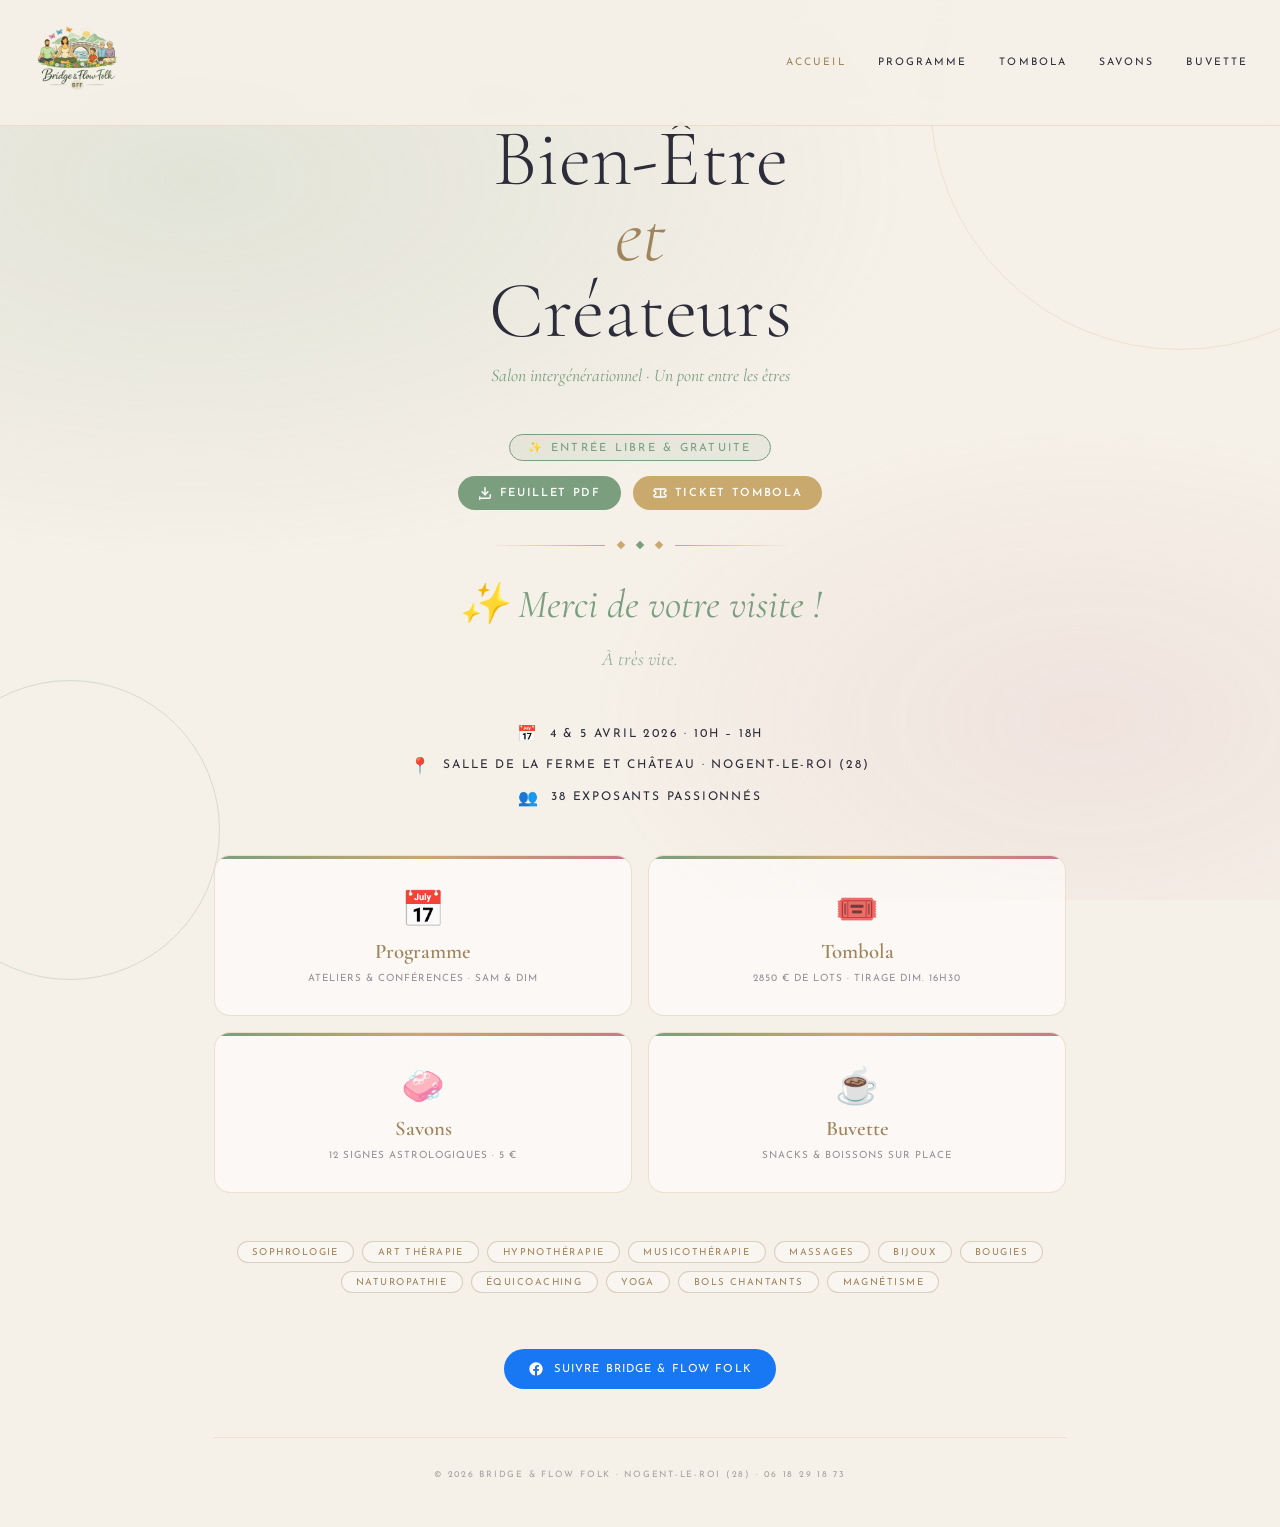
==== index.html @ e8d8dc7d "tombola" ====
<!DOCTYPE html>
<html lang="fr">
<head>
  <meta charset="UTF-8" />
  <meta name="viewport" content="width=device-width, initial-scale=1.0" />

  <!-- SEO -->
  <title>Salon Bien-Être Nogent-le-Roi (28) – 4 & 5 Avril 2026 | Bridge & Flow Folk</title>
  <meta name="description" content="Découvrez le salon Bien-Être et Créateurs les 4 & 5 Avril 2026 à Nogent-le-Roi. 38 exposants, conférences, massages et ateliers gratuits. Entrée libre !">
  <meta name="robots" content="index, follow">
  <link rel="canonical" href="https://bridgeflowfolk.github.io/Salon/" />
  <meta name="google-site-verification" content="DoJfMer3ESnNXdqjHvuCK0qN9JkDQuiEnxDygBVS-Bo" />

  <!-- Open Graph -->
  <meta property="og:title" content="🌸 Bien-Être et Créateurs — Les 4 & 5 Avril à Nogent-le-Roi" />
  <meta property="og:description" content="Salon intergénérationnel · Conférences, ateliers, massages, art & bien-être. Salle de la Ferme et Château, 10h–18h." />
  <meta property="og:type" content="website" />
  <meta property="og:url" content="https://bridgeflowfolk.github.io/Salon/" />
  <meta property="og:image" content="https://bridgeflowfolk.github.io/Salon/preview.jpg" />
  <meta property="fb:app_id" content="966242223397117" />

  <!-- Twitter -->
  <meta name="twitter:card" content="summary_large_image">
  <meta name="twitter:title" content="Salon Bien-Être Nogent-le-Roi">
  <meta name="twitter:description" content="4 & 5 avril 2026 – Entrée gratuite – 38 exposants">
  <meta name="twitter:image" content="https://bridgeflowfolk.github.io/Salon/preview.jpg">

  <!-- Fonts : double preconnect recommandé par Google Fonts -->
  <link rel="preconnect" href="https://fonts.googleapis.com" />
  <link rel="preconnect" href="https://fonts.gstatic.com" crossorigin />
  <link href="https://fonts.googleapis.com/css2?family=Cormorant+Garamond:ital,wght@0,300;0,400;0,600;1,300;1,400&family=Josefin+Sans:wght@200;300;400&display=swap" rel="stylesheet" />

  <!-- CSS commun -->
  <link rel="stylesheet" href="commun.css" />

  <!-- Structured Data : Event -->
  <script type="application/ld+json">
  {
    "@context": "https://schema.org",
    "@type": "Event",
    "name": "Salon Bien-Être et Créateurs",
    "startDate": "2026-04-04T10:00:00+02:00",
    "endDate": "2026-04-05T18:00:00+02:00",
    "eventStatus": "https://schema.org/EventScheduled",
    "eventAttendanceMode": "https://schema.org/OfflineEventAttendanceMode",
    "location": {
      "@type": "Place",
      "name": "Salle de la Ferme et Château",
      "address": {
        "@type": "PostalAddress",
        "addressLocality": "Nogent-le-Roi",
        "postalCode": "28210",
        "addressCountry": "FR"
      }
    },
    "image": ["https://bridgeflowfolk.github.io/Salon/preview.jpg"],
    "description": "Salon intergénérationnel bien-être avec 38 exposants, ateliers, conférences et massages. Entrée gratuite.",
    "organizer": {
      "@type": "Organization",
      "name": "Bridge & Flow Folk",
      "url": "https://bridgeflowfolk.github.io/Salon/"
    },
    "offers": {
      "@type": "Offer",
      "price": "0",
      "priceCurrency": "EUR"
    }
  }
  </script>

  <!-- Structured Data : Organization -->
  <script type="application/ld+json">
  {
    "@context": "https://schema.org",
    "@type": "Organization",
    "name": "Bridge & Flow Folk",
    "url": "https://bridgeflowfolk.github.io/Salon/",
    "logo": "https://bridgeflowfolk.github.io/Salon/preview.jpg"
  }
  </script>

  <style>
    /* ── Timer ── */
    .timer-section {
      opacity:0; animation:glisser-haut 0.8s ease forwards 0.6s;
      margin-bottom:2rem;
    }
    .timer-label {
      text-align:center; font-size:0.6rem;
      letter-spacing:0.3em; text-transform:uppercase;
      color:var(--terre); margin-bottom:1.2rem;
    }
    .timer {
      display:grid; grid-template-columns:repeat(4,1fr); gap:1rem;
    }
    .bloc-temps {
      background:rgba(255,255,255,0.55);
      border:1px solid rgba(201,169,110,0.3);
      border-radius:12px; padding:1.5rem 0.5rem 1.2rem;
      text-align:center; backdrop-filter:blur(8px);
      position:relative; overflow:hidden;
      transition:transform 0.3s, box-shadow 0.3s;
    }
    .bloc-temps::before {
      content:''; position:absolute;
      top:0; left:0; right:0; height:3px;
      background:linear-gradient(to right,var(--sauge),var(--or),var(--lotus));
    }
    .bloc-temps:hover { transform:translateY(-4px); box-shadow:0 12px 30px rgba(160,132,92,0.15); }
    .nombre {
      font-family:'Cormorant Garamond', serif; font-weight:300;
      font-size:clamp(2.5rem,6vw,4rem); line-height:1;
      color:var(--nuit); display:block;
    }
    .unite {
      font-size:0.6rem; letter-spacing:0.25em;
      text-transform:uppercase; color:var(--terre);
      margin-top:0.4rem; display:block;
    }

    /* ── Wrapper bouton Maps (centrage) ── */
    .maps-wrapper {
      text-align:center;
      margin-bottom:3rem;
    }

    /* ── Infos ── */
    .infos {
      display:flex; flex-direction:column; align-items:center;
      gap:0.8rem; margin-bottom:3rem;
      opacity:0; animation:glisser-haut 0.8s ease forwards 0.8s;
    }
    .info-ligne {
      display:flex; align-items:center; gap:0.7rem;
      font-size:0.75rem; letter-spacing:0.15em;
      text-transform:uppercase;
    }
    .info-icone { color:var(--sauge); font-size:1rem; }

    /* ── Grille navigation ── */
    .nav-grille {
      display:grid; grid-template-columns:repeat(2,1fr); gap:1rem;
      margin-bottom:3rem;
      opacity:0; animation:glisser-haut 0.8s ease forwards 1s;
    }
    .nav-carte {
      display:flex; flex-direction:column; align-items:center;
      justify-content:center; gap:0.6rem;
      padding:2rem 1rem;
      background:rgba(255,255,255,0.55);
      border:1px solid rgba(201,169,110,0.3);
      border-radius:16px; backdrop-filter:blur(8px);
      text-decoration:none; color:var(--nuit);
      transition:transform 0.3s, box-shadow 0.3s, background 0.3s;
      position:relative; overflow:hidden;
    }
    .nav-carte::before {
      content:''; position:absolute; top:0; left:0; right:0; height:3px;
      background:linear-gradient(to right,var(--sauge),var(--or),var(--lotus));
    }
    .nav-carte:hover {
      transform:translateY(-4px);
      box-shadow:0 16px 40px rgba(160,132,92,0.18);
      background:rgba(255,255,255,0.75);
    }
    .nav-emoji { font-size:2.2rem; }
    .nav-titre {
      font-family:'Cormorant Garamond', serif;
      font-weight:600; font-size:1.3rem; color:var(--terre);
    }
    .nav-desc {
      font-size:0.62rem; letter-spacing:0.1em;
      text-transform:uppercase; color:rgba(44,44,58,0.5);
      text-align:center;
    }

    /* ── Tags ── */
    .tags {
      display:flex; flex-wrap:wrap; justify-content:center;
      gap:0.5rem; margin-bottom:2rem;
      opacity:0; animation:glisser-haut 0.8s ease forwards 1.1s;
    }
    .tag {
      font-size:0.6rem; letter-spacing:0.15em; text-transform:uppercase;
      padding:0.35rem 0.9rem; border-radius:100px;
      border:1px solid rgba(160,132,92,0.35); color:var(--terre);
      background:rgba(255,255,255,0.4);
    }

    /* ── Badge entrée libre ── */
    .badge-entree {
      display:inline-block;
      background:linear-gradient(135deg,var(--sauge),#5a8e5e);
      color:#fff; font-size:0.7rem; letter-spacing:0.2em;
      text-transform:uppercase; padding:0.5rem 1.5rem;
      border-radius:100px; margin-bottom:2rem;
      opacity:0; animation:glisser-haut 0.8s ease forwards 0.5s;
    }

    /* ── Footer bloc ── */
    .footer-bloc {
      text-align:center;
      opacity:0; animation:glisser-haut 0.8s ease forwards 1.2s;
    }

    /* ── Déco cercles ── */
    .deco { position:fixed; border-radius:50%; pointer-events:none; z-index:0; }
    .deco-1 { width:500px;height:500px;top:-150px;right:-150px;border:1px solid rgba(201,169,110,0.2); }
    .deco-2 { width:300px;height:300px;bottom:-80px;left:-80px;border:1px solid rgba(122,158,126,0.25); }

    @media(max-width:480px) {
      .timer { grid-template-columns:repeat(2,1fr); }
    }
  </style>
</head>
<body>

  <div class="deco deco-1"></div>
  <div class="deco deco-2"></div>

  <nav class="nav-principale">
    <a href="index.html" class="nav-logo"><img 
			src="logo-sansFond.png" 
			alt="Logo Bridge & Flow Folk" 
			style="width:90px; height:90px; object-fit:contain; flex-shrink:0; margin-right:8px;"
		  /></a>
    <div class="nav-liens">
      <a href="index.html" class="actif">Accueil</a>
      <a href="programme.html">Programme</a>
      <a href="tombola.html">Tombola</a>
      <a href="savon.html">Savons</a>
      <a href="buvette.html">Buvette</a>
    </div>
    <button class="nav-burger" onclick="toggleMenu()">☰</button>
  </nav>
  <div class="nav-mobile" id="navMobile">
    <a href="index.html" onclick="toggleMenu()">🏠 Accueil</a>
    <a href="programme.html" onclick="toggleMenu()">📅 Programme</a>
    <a href="tombola.html" onclick="toggleMenu()">🎟️ Tombola</a>
    <a href="savon.html" onclick="toggleMenu()">🧼 Savons</a>
    <a href="buvette.html" onclick="toggleMenu()">☕ Buvette</a>
  </div>

  <main>

    <!-- Hero : classe anime conservée pour l'animation CSS -->
    <div class="hero anime" style="animation-delay:0.2s">
      <span class="hero-tag">Bridge &amp; Flow Folk · Créons des ponts</span>
      <h1>Bien-Être<br><em>et</em><br>Créateurs</h1>
      <p class="hero-sub">Salon intergénérationnel · Un pont entre les êtres</p>
    </div>

    <div style="text-align:center; display: flex; flex-direction: column; align-items: center; gap: 15px; margin-bottom: 30px;">
  
	  <span style="display: inline-block; background: rgba(122, 158, 126, 0.1); color: var(--sauge); font-size: 0.7rem; letter-spacing: 0.2em; text-transform: uppercase; padding: 6px 18px; border-radius: 100px; border: 1px solid var(--sauge);">
		✨ Entrée libre & gratuite
	  </span>

	  <div style="display: flex; flex-wrap: wrap; justify-content: center; gap: 12px;">
		
		<a href="feuillet.pdf" download style="text-decoration: none;">
		  <span style="display: inline-flex; align-items: center; gap: 8px; background: var(--sauge); color: white; font-size: 0.7rem; letter-spacing: 0.15em; text-transform: uppercase; padding: 10px 20px; border-radius: 100px; font-weight: 600; transition: opacity 0.3s;" onmouseover="this.style.opacity='0.8'" onmouseout="this.style.opacity='1'">
			<svg width="14" height="14" viewBox="0 0 24 24" fill="none" stroke="currentColor" stroke-width="2.5" stroke-linecap="round" stroke-linejoin="round"><path d="M21 15v4a2 2 0 0 1-2 2H5a2 2 0 0 1-2-2v4"></path><polyline points="7 10 12 15 17 10"></polyline><line x1="12" y1="15" x2="12" y2="3"></line></svg>
			Feuillet PDF
		  </span>
		</a>

		<a href="https://www.helloasso.com/associations/bridge-and-flow-folk/evenements/tombola" target="_blank" rel="noopener" style="text-decoration: none;">
		  <span style="display: inline-flex; align-items: center; gap: 8px; background: var(--or); color: white; font-size: 0.7rem; letter-spacing: 0.15em; text-transform: uppercase; padding: 10px 20px; border-radius: 100px; font-weight: 600; transition: opacity 0.3s;" onmouseover="this.style.opacity='0.8'" onmouseout="this.style.opacity='1'">
			<svg width="14" height="14" viewBox="0 0 24 24" fill="none" stroke="currentColor" stroke-width="2.5" stroke-linecap="round" stroke-linejoin="round"><path d="M2 9a3 3 0 0 1 0 6v2a2 2 0 0 0 2 2h16a2 2 0 0 0 2-2v-2a3 3 0 0 1 0-6V7a2 2 0 0 0-2-2H4a2 2 0 0 0-2 2Z"></path><line x1="13" y1="5" x2="13" y2="19"></line></svg>
			Ticket Tombola
		  </span>
		</a>

	  </div>
	</div>

    <div class="sep">
      <div class="sep-l"></div>
      <div class="sep-d"></div>
      <div class="sep-d" style="background:var(--sauge)"></div>
      <div class="sep-d"></div>
      <div class="sep-r"></div>
    </div>

    <!-- Compte à rebours -->
    <div class="timer-section">
      <p class="timer-label" id="timer-label">L'événement commence dans</p>
      <div class="timer" id="timer">
        <div class="bloc-temps"><span class="nombre" id="jours">00</span><span class="unite">Jours</span></div>
        <div class="bloc-temps"><span class="nombre" id="heures">00</span><span class="unite">Heures</span></div>
        <div class="bloc-temps"><span class="nombre" id="minutes">00</span><span class="unite">Minutes</span></div>
        <div class="bloc-temps"><span class="nombre" id="secondes">00</span><span class="unite">Secondes</span></div>
      </div>
    </div>

    <!-- CORRECTION : bouton Maps dans le HTML, caché par CSS, activé par JS -->
    <!-- display:none défini dans commun.css, JS passe à inline-flex -->
    <div class="maps-wrapper">
      <a id="btn-maps"
         class="btn-maps"
         href="https://www.google.com/maps/search/?api=1&query=Salle+de+la+Ferme+du+Chateau+Nogent-le-Roi"
         target="_blank"
         rel="noopener noreferrer">
        📍 Calculer mon itinéraire
      </a>
    </div>

    <!-- Infos -->
    <div class="infos">
      <div class="info-ligne"><span class="info-icone">📅</span><span>4 &amp; 5 Avril 2026 · 10h – 18h</span></div>
      <div class="info-ligne"><span class="info-icone">📍</span><span>Salle de la Ferme et Château · Nogent-le-Roi (28)</span></div>
      <div class="info-ligne"><span class="info-icone">👥</span><span>38 exposants passionnés</span></div>
    </div>

    <!-- Navigation 4 pages -->
    <div class="nav-grille">
      <a href="programme.html" class="nav-carte">
        <span class="nav-emoji">📅</span>
        <span class="nav-titre">Programme</span>
        <span class="nav-desc">Ateliers &amp; conférences · Sam &amp; Dim</span>
      </a>
      <a href="tombola.html" class="nav-carte">
        <span class="nav-emoji">🎟️</span>
        <span class="nav-titre">Tombola</span>
        <span class="nav-desc">2850 € de lots · Tirage dim. 16h30</span>
      </a>
      <a href="savon.html" class="nav-carte">
        <span class="nav-emoji">🧼</span>
        <span class="nav-titre">Savons</span>
        <span class="nav-desc">12 signes astrologiques · 5 €</span>
      </a>
      <a href="buvette.html" class="nav-carte">
        <span class="nav-emoji">☕</span>
        <span class="nav-titre">Buvette</span>
        <span class="nav-desc">Snacks &amp; boissons sur place</span>
      </a>
    </div>

    <!-- Tags -->
    <div class="tags">
      <span class="tag">Sophrologie</span><span class="tag">Art Thérapie</span>
      <span class="tag">Hypnothérapie</span><span class="tag">Musicothérapie</span>
      <span class="tag">Massages</span><span class="tag">Bijoux</span>
      <span class="tag">Bougies</span><span class="tag">Naturopathie</span>
      <span class="tag">Équicoaching</span><span class="tag">Yoga</span>
      <span class="tag">Bols Chantants</span><span class="tag">Magnétisme</span>
    </div>

    <!-- Footer -->
    <div class="footer-bloc">
      <a class="fb-lien"
         href="https://www.facebook.com/people/Bridge-Flow-Folk-BFF/61587252715739/"
         target="_blank"
         rel="noopener noreferrer">
        <svg xmlns="http://www.w3.org/2000/svg" viewBox="0 0 24 24" fill="currentColor" width="16" height="16">
          <path d="M22 12c0-5.523-4.477-10-10-10S2 6.477 2 12c0 4.991 3.657 9.128 8.438 9.878v-6.987H7.898V12h2.54V9.797c0-2.506 1.492-3.89 3.777-3.89 1.094 0 2.238.195 2.238.195v2.46h-1.26c-1.243 0-1.63.771-1.63 1.562V12h2.773l-.443 2.89h-2.33v6.988C18.343 21.128 22 16.991 22 12z"/>
        </svg>
        Suivre Bridge &amp; Flow Folk
      </a>
      <footer>© 2026 Bridge &amp; Flow Folk · Nogent-le-Roi (28) · 06 18 29 18 73</footer>
    </div>

  </main>

  <script>
    const DEBUT = new Date("2026-04-04T10:00:00").getTime();
    const FIN   = new Date("2026-04-05T18:00:00").getTime();

    const elTimer  = document.getElementById("timer");
    const elLabel  = document.getElementById("timer-label");
    const elMaps   = document.getElementById("btn-maps");

    function pad(n) { return String(n).padStart(2, "0"); }

    function maj() {
      const now = Date.now();

      // ── APRÈS le salon ──────────────────────────────────────────
      if (now > FIN) {
        elLabel.style.display = "none";
        elMaps.style.display  = "none";
        elTimer.innerHTML = '<p class="fini-msg">✨ Merci de votre visite !<br><span style="font-size:1.2rem;opacity:0.8">À très vite.</span></p>';
        clearInterval(intervalle);
        return;
      }

      // ── PENDANT le salon ────────────────────────────────────────
      if (now >= DEBUT) {
        elLabel.style.display = "none";
        elMaps.style.display  = "inline-flex"; // bouton visible pendant l'événement
        elTimer.innerHTML = '<p class="fini-msg">🌸 Le salon est ouvert !<br><span style="font-size:1.2rem;opacity:0.8">Nous vous attendons jusqu\'à 18h</span></p>';
        clearInterval(intervalle);
        return;
      }

      // ── AVANT le salon : décompte ───────────────────────────────
      const d = DEBUT - now;
      document.getElementById("jours").textContent    = pad(Math.floor(d / 86400000));
      document.getElementById("heures").textContent   = pad(Math.floor((d % 86400000) / 3600000));
      document.getElementById("minutes").textContent  = pad(Math.floor((d % 3600000) / 60000));
      document.getElementById("secondes").textContent = pad(Math.floor((d % 60000) / 1000));
      // Bouton Maps visible dès le décompte
      elMaps.style.display = "inline-flex";
    }

    const intervalle = setInterval(maj, 1000);
    maj();

    // ── Menu burger ─────────────────────────────────────────────
    function toggleMenu() {
      document.getElementById("navMobile").classList.toggle("ouvert");
    }

    // ── Pétales ─────────────────────────────────────────────────
    // FIX layout thrashing : DocumentFragment = 1 seule écriture DOM
    const PETALES = ["🌸", "🌺", "✿", "❀", "🌼"];
    const fragment = document.createDocumentFragment();
    for (let i = 0; i < 10; i++) {
      const e = document.createElement("div");
      e.className = "petale";
      e.textContent = PETALES[Math.floor(Math.random() * PETALES.length)];
      const t = Math.random() * 0.8 + 0.6;
      e.style.cssText = `left:${Math.random()*100}%;font-size:${t}rem;animation-duration:${Math.random()*15+12}s;animation-delay:${Math.random()*15}s;`;
      fragment.appendChild(e);
    }
    document.body.appendChild(fragment); // insertion atomique unique
  </script>

</body>
</html>
---- commun.css ----
:root {
  --creme:  #f5f0e8;
  --sable:  #e8d9c0;
  --terre:  #a0845c;
  --sauge:  #7a9e7e;
  --lotus:  #c9788a;
  --nuit:   #2c2c3a;
  --or:     #c9a96e;
  --blanc:  #ffffff;
}

*, *::before, *::after { margin:0; padding:0; box-sizing:border-box; }
html { scroll-behavior:smooth; }

body {
  min-height:100vh;
  background-color:var(--creme);
  font-family:'Josefin Sans', sans-serif;
  color:var(--nuit);
  overflow-x:hidden;
}

body::before {
  content:'';
  position:fixed; inset:0;
  background:
    radial-gradient(ellipse 80% 60% at 15% 20%, rgba(122,158,126,0.15) 0%, transparent 70%),
    radial-gradient(ellipse 60% 50% at 85% 80%, rgba(201,120,138,0.10) 0%, transparent 65%);
  pointer-events:none; z-index:0;
}

/* ── NAV ── */
.nav-principale {
  position:fixed; top:0; left:0; right:0; z-index:100;
  display:flex; align-items:center; justify-content:space-between;
  padding:0.9rem 2rem;
  background:rgba(245,240,232,0.92);
  backdrop-filter:blur(12px);
  border-bottom:1px solid rgba(201,169,110,0.25);
}

.nav-logo {
  font-family:'Cormorant Garamond', serif;
  font-style:italic; font-weight:600;
  font-size:1.4rem; color:var(--terre);
  text-decoration:none; letter-spacing:0.05em;
}

.nav-liens {
  display:flex; gap:2rem;
}

.nav-liens a {
  font-size:0.65rem; letter-spacing:0.2em;
  text-transform:uppercase; color:var(--nuit);
  text-decoration:none;
  transition:color 0.2s;
}
.nav-liens a:hover, .nav-liens a.actif { color:var(--terre); }

.nav-burger {
  display:none; background:none; border:none;
  font-size:1.4rem; cursor:pointer; color:var(--terre);
}

.nav-mobile {
  display:none; flex-direction:column;
  position:fixed; top:56px; left:0; right:0; z-index:99;
  background:rgba(245,240,232,0.97);
  backdrop-filter:blur(12px);
  border-bottom:1px solid rgba(201,169,110,0.2);
  padding:1rem 2rem;
  gap:1rem;
}
.nav-mobile.ouvert { display:flex; }
.nav-mobile a {
  font-size:0.75rem; letter-spacing:0.15em;
  text-transform:uppercase; color:var(--nuit);
  text-decoration:none; padding:0.5rem 0;
  border-bottom:1px solid rgba(201,169,110,0.15);
}

@media(max-width:640px) {
  .nav-liens { display:none; }
  .nav-burger { display:block; }
}

/* ── CONTENU ── */
main {
  position:relative; z-index:1;
  padding: 6rem 1.5rem 3rem;
  max-width:900px; margin:0 auto;
}

/* ── HERO ── */
.hero {
  text-align:center;
  margin-bottom:3rem;
  opacity:0; animation:glisser-haut 0.8s ease forwards 0.2s;
}

.hero-tag {
  font-size:0.6rem; letter-spacing:0.35em;
  text-transform:uppercase; color:var(--terre);
  margin-bottom:1rem; display:block;
}

.hero h1 {
  font-family:'Cormorant Garamond', serif;
  font-weight:300;
  font-size:clamp(2.5rem,8vw,5rem);
  line-height:0.95; color:var(--nuit);
}

.hero h1 em { font-style:italic; color:var(--terre); }

.hero-sub {
  font-family:'Cormorant Garamond', serif;
  font-style:italic; font-size:1.1rem;
  color:var(--sauge); margin-top:1rem;
}

/* ── SÉPARATEUR ── */
.sep {
  display:flex; align-items:center; gap:0.8rem;
  margin:2rem auto; max-width:300px;
}
.sep-l { flex:1; height:1px; background:linear-gradient(to right,transparent,var(--or)); }
.sep-r { flex:1; height:1px; background:linear-gradient(to left,transparent,var(--or)); }
.sep-d { width:6px; height:6px; background:var(--or); transform:rotate(45deg); }

/* ── CARTE ── */
.carte {
  background:rgba(255,255,255,0.55);
  border:1px solid rgba(201,169,110,0.3);
  border-radius:16px;
  backdrop-filter:blur(8px);
  overflow:hidden;
  position:relative;
}
.carte::before {
  content:''; position:absolute;
  top:0; left:0; right:0; height:3px;
  background:linear-gradient(to right,var(--sauge),var(--or),var(--lotus));
}

/* ── BOUTON ITINÉRAIRE ── */
/* CORRECTION : display:none par défaut, JS switche en inline-flex */
.btn-maps {
  display: none;
  align-items: center;
  justify-content: center;
  gap: 0.5rem;
  margin: 1.5rem auto 0 auto;
  padding: 0.6rem 1.2rem;
  background: #fff;
  border: 1px solid var(--or);
  border-radius: 50px;
  color: var(--terre);
  text-decoration: none;
  font-size: 0.8rem;
  letter-spacing: 0.1em;
  text-transform: uppercase;
  transition: all 0.3s ease;
  box-shadow: 0 4px 15px rgba(0,0,0,0.05);
}
.btn-maps:hover {
  background: var(--or);
  color: #fff;
  transform: translateY(-2px);
}

/* ── MESSAGE FIN/EN COURS ── */
/* CORRECTION : défini une seule fois ici, supprimé du <style> inline HTML */
/* Pas de !important nécessaire puisqu'il n'y a plus de doublon */
.fini-msg {
  font-family: 'Cormorant Garamond', serif;
  font-style: italic;
  font-size: 2.5rem;
  color: var(--sauge);
  text-align: center;
  grid-column: 1 / -1;
  animation: none;
  opacity: 1;
}

/* ── PÉTALES ── */
/* CORRECTION : z-index:1 au lieu de 100 — ne passe plus devant la nav */
.petale {
  position: fixed;
  top: -5vh;
  pointer-events: none;
  z-index: 1;
  opacity: 0;
  animation: tomber linear infinite;
}

@keyframes tomber {
  0%   { transform: translateY(0) rotate(0deg);      opacity: 0; }
  10%  { opacity: 0.8; }
  90%  { opacity: 0.4; }
  100% { transform: translateY(110vh) rotate(360deg); opacity: 0; }
}

/* ── FOOTER ── */
footer {
  text-align:center;
  margin-top:3rem; padding-top:2rem;
  border-top:1px solid rgba(201,169,110,0.2);
  font-size:0.55rem; letter-spacing:0.2em;
  text-transform:uppercase; color:rgba(44,44,58,0.4);
}

.fb-lien {
  display:inline-flex; align-items:center; gap:0.6rem;
  padding:0.75rem 1.5rem; border-radius:100px;
  background:#1877F2; color:#fff;
  font-size:0.7rem; letter-spacing:0.1em;
  text-transform:uppercase; text-decoration:none;
  transition:transform 0.2s, box-shadow 0.2s;
  margin-top:1.5rem;
}
.fb-lien:hover {
  background:#0e5fc0;
  transform:translateY(-2px);
  box-shadow:0 8px 20px rgba(24,119,242,0.3);
}

/* ── ANIMATIONS ── */
@keyframes glisser-haut {
  from { opacity:0; transform:translateY(20px); }
  to   { opacity:1; transform:translateY(0); }
}

.anime { opacity:0; animation:glisser-haut 0.7s ease forwards; }
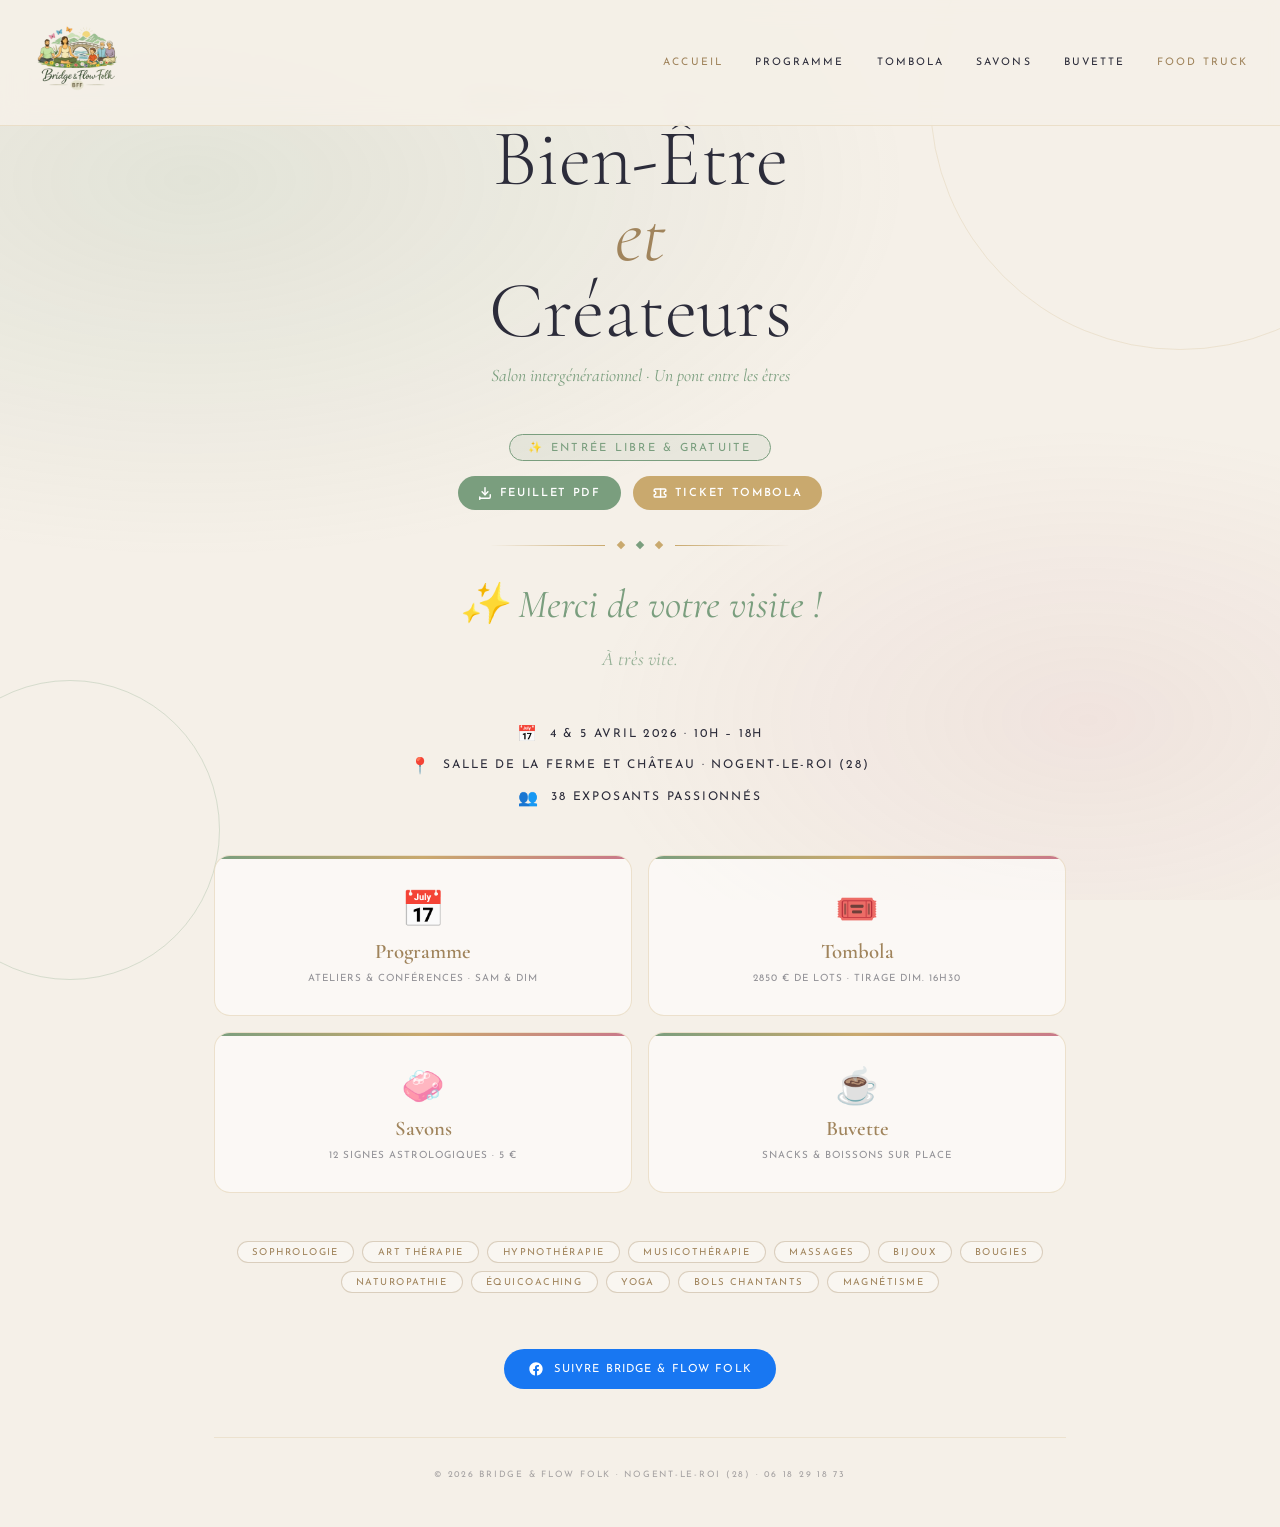
==== commit 5eabd6b0: "foodtruck menu" ====
--- a/index.html
+++ b/index.html
@@ -35,38 +35,66 @@
 
   <!-- Structured Data : Event -->
   <script type="application/ld+json">
-  {
-    "@context": "https://schema.org",
-    "@type": "Event",
-    "name": "Salon Bien-Être et Créateurs",
-    "startDate": "2026-04-04T10:00:00+02:00",
-    "endDate": "2026-04-05T18:00:00+02:00",
-    "eventStatus": "https://schema.org/EventScheduled",
-    "eventAttendanceMode": "https://schema.org/OfflineEventAttendanceMode",
-    "location": {
-      "@type": "Place",
-      "name": "Salle de la Ferme et Château",
-      "address": {
-        "@type": "PostalAddress",
-        "addressLocality": "Nogent-le-Roi",
-        "postalCode": "28210",
-        "addressCountry": "FR"
-      }
-    },
-    "image": ["https://bridgeflowfolk.github.io/Salon/preview.jpg"],
-    "description": "Salon intergénérationnel bien-être avec 38 exposants, ateliers, conférences et massages. Entrée gratuite.",
-    "organizer": {
-      "@type": "Organization",
-      "name": "Bridge & Flow Folk",
+{
+  "@context": "https://schema.org",
+  "@type": "Event",
+  "name": "Salon Bien-Être et Créateurs",
+  "startDate": "2026-04-04T10:00:00+02:00",
+  "endDate": "2026-04-05T18:00:00+02:00",
+  "eventStatus": "https://schema.org/EventScheduled",
+  "eventAttendanceMode": "https://schema.org/OfflineEventAttendanceMode",
+
+  "location": {
+    "@type": "Place",
+    "name": "Salle de la Ferme et Château",
+    "address": {
+      "@type": "PostalAddress",
+      "addressLocality": "Nogent-le-Roi",
+      "postalCode": "28210",
+      "addressCountry": "FR"
+    }
+  },
+
+  "image": [
+    "https://bridgeflowfolk.github.io/Salon/preview.jpg"
+  ],
+
+  "description": "Salon intergénérationnel bien-être avec 38 exposants, ateliers, conférences et massages. Entrée gratuite + tombola avec lots à gagner.",
+
+  "organizer": {
+    "@type": "Organization",
+    "name": "Bridge & Flow Folk",
+    "url": "https://bridgeflowfolk.github.io/Salon/"
+  },
+
+  "performer": {
+    "@type": "Organization",
+    "name": "Bridge & Flow Folk"
+  },
+
+  "offers": [
+    {
+      "@type": "Offer",
+      "name": "Entrée salon",
+      "price": "0",
+      "priceCurrency": "EUR",
+      "availability": "https://schema.org/InStock",
+      "validFrom": "2026-01-01T00:00:00+01:00",
       "url": "https://bridgeflowfolk.github.io/Salon/"
     },
-    "offers": {
+    {
       "@type": "Offer",
-      "price": "0",
-      "priceCurrency": "EUR"
-    }
-  }
-  </script>
+      "name": "Billet de tombola",
+      "price": "2",
+	  "priceCurrency": "EUR",
+      "availability": "https://schema.org/InStock",
+      "validFrom": "2026-03-01T00:00:00+01:00",
+      "validThrough": "2026-04-04T23:59:00+02:00",
+      "url": "https://www.helloasso.com/associations/bridge-and-flow-folk/evenements/tombola"
+    }
+  ]
+}
+</script>
 
   <!-- Structured Data : Organization -->
   <script type="application/ld+json">
@@ -230,6 +258,7 @@
       <a href="tombola.html">Tombola</a>
       <a href="savon.html">Savons</a>
       <a href="buvette.html">Buvette</a>
+	  <a href="foodtruck.html" class="actif">Food Truck</a>
     </div>
     <button class="nav-burger" onclick="toggleMenu()">☰</button>
   </nav>
@@ -239,6 +268,7 @@
     <a href="tombola.html" onclick="toggleMenu()">🎟️ Tombola</a>
     <a href="savon.html" onclick="toggleMenu()">🧼 Savons</a>
     <a href="buvette.html" onclick="toggleMenu()">☕ Buvette</a>
+	<a href="foodtruck.html" onclick="toggleMenu()">🚚 Food Truck</a>
   </div>
 
   <main>
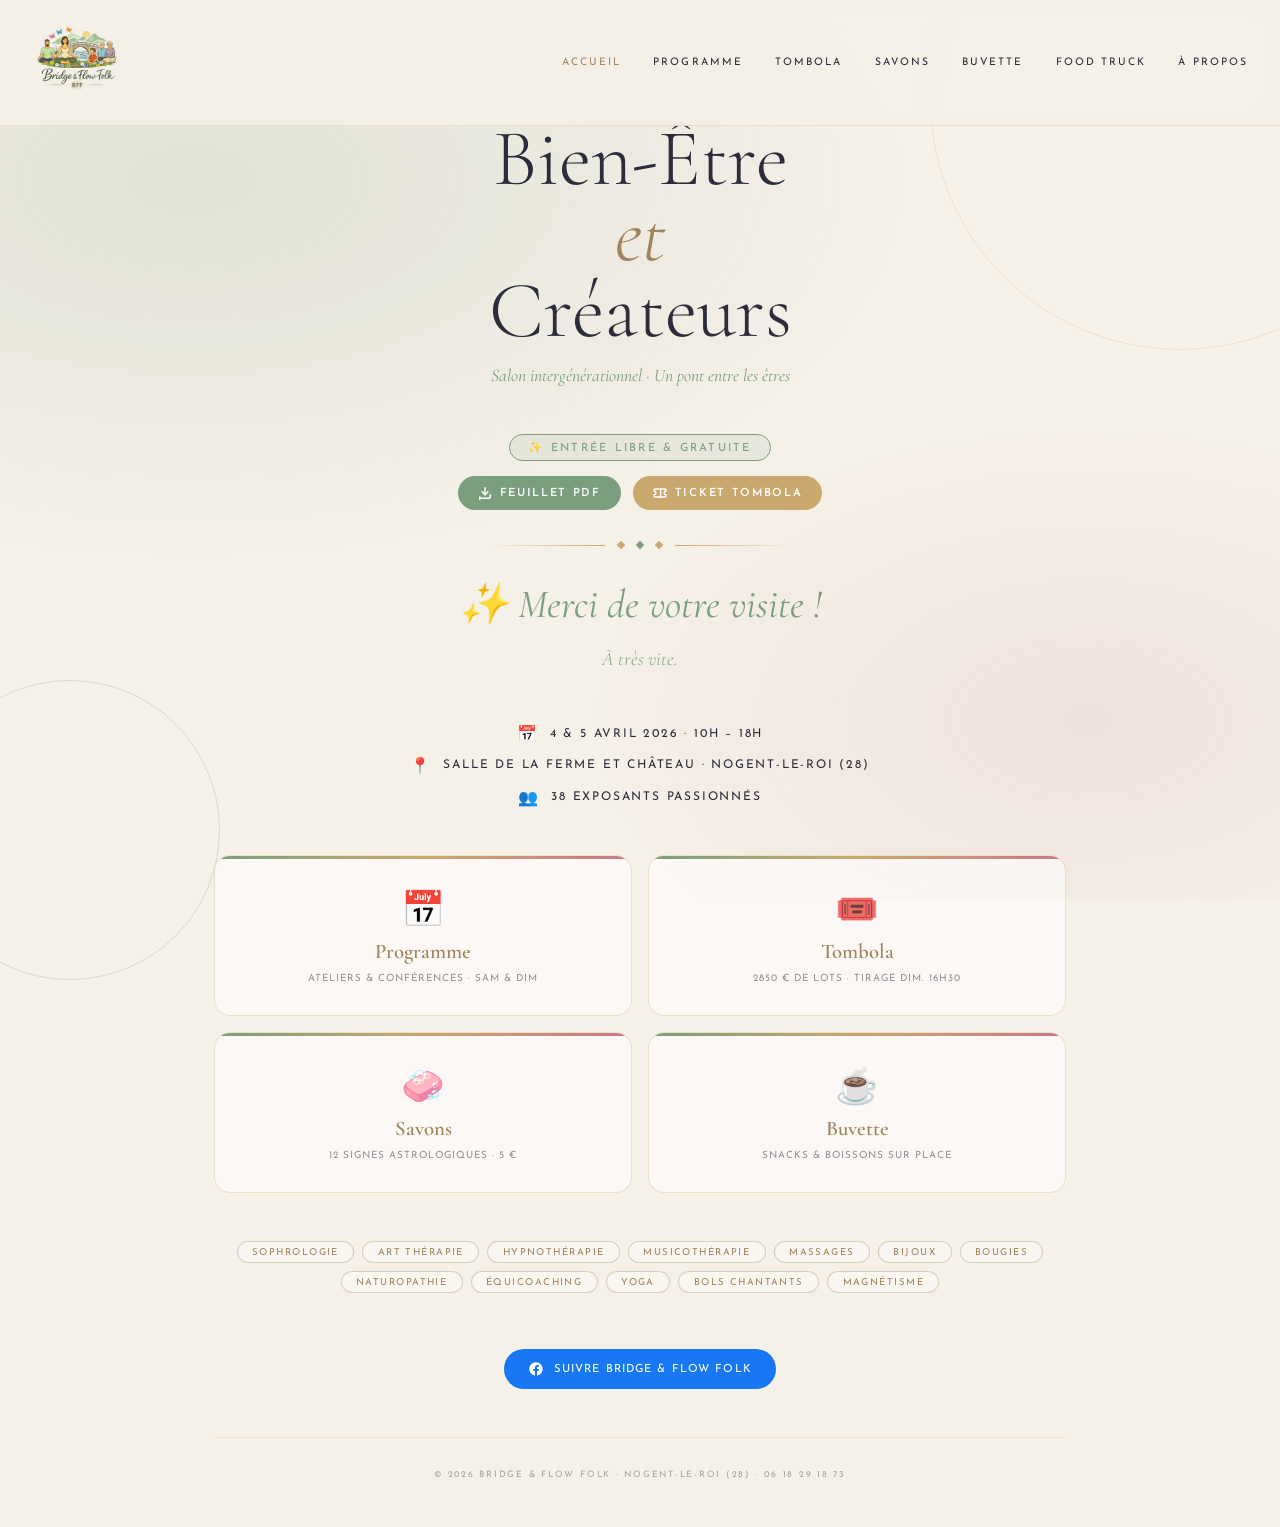
==== commit 928e3fba: "Update index.html" ====
--- a/index.html
+++ b/index.html
@@ -258,8 +258,9 @@
       <a href="tombola.html">Tombola</a>
       <a href="savon.html">Savons</a>
       <a href="buvette.html">Buvette</a>
-	  <a href="foodtruck.html" class="actif">Food Truck</a>
-    </div>
+	  <a href="foodtruck.html">Food Truck</a>
+      <a href="apropos.html">À propos</a>
+  </div>
     <button class="nav-burger" onclick="toggleMenu()">☰</button>
   </nav>
   <div class="nav-mobile" id="navMobile">
@@ -268,7 +269,8 @@
     <a href="tombola.html" onclick="toggleMenu()">🎟️ Tombola</a>
     <a href="savon.html" onclick="toggleMenu()">🧼 Savons</a>
     <a href="buvette.html" onclick="toggleMenu()">☕ Buvette</a>
-	<a href="foodtruck.html" onclick="toggleMenu()">🚚 Food Truck</a>
+    <a href="foodtruck.html" onclick="toggleMenu()">🚚 Food Truck</a>
+    <a href="apropos.html" onclick="toggleMenu()">🌿 À propos</a>
   </div>
 
   <main>
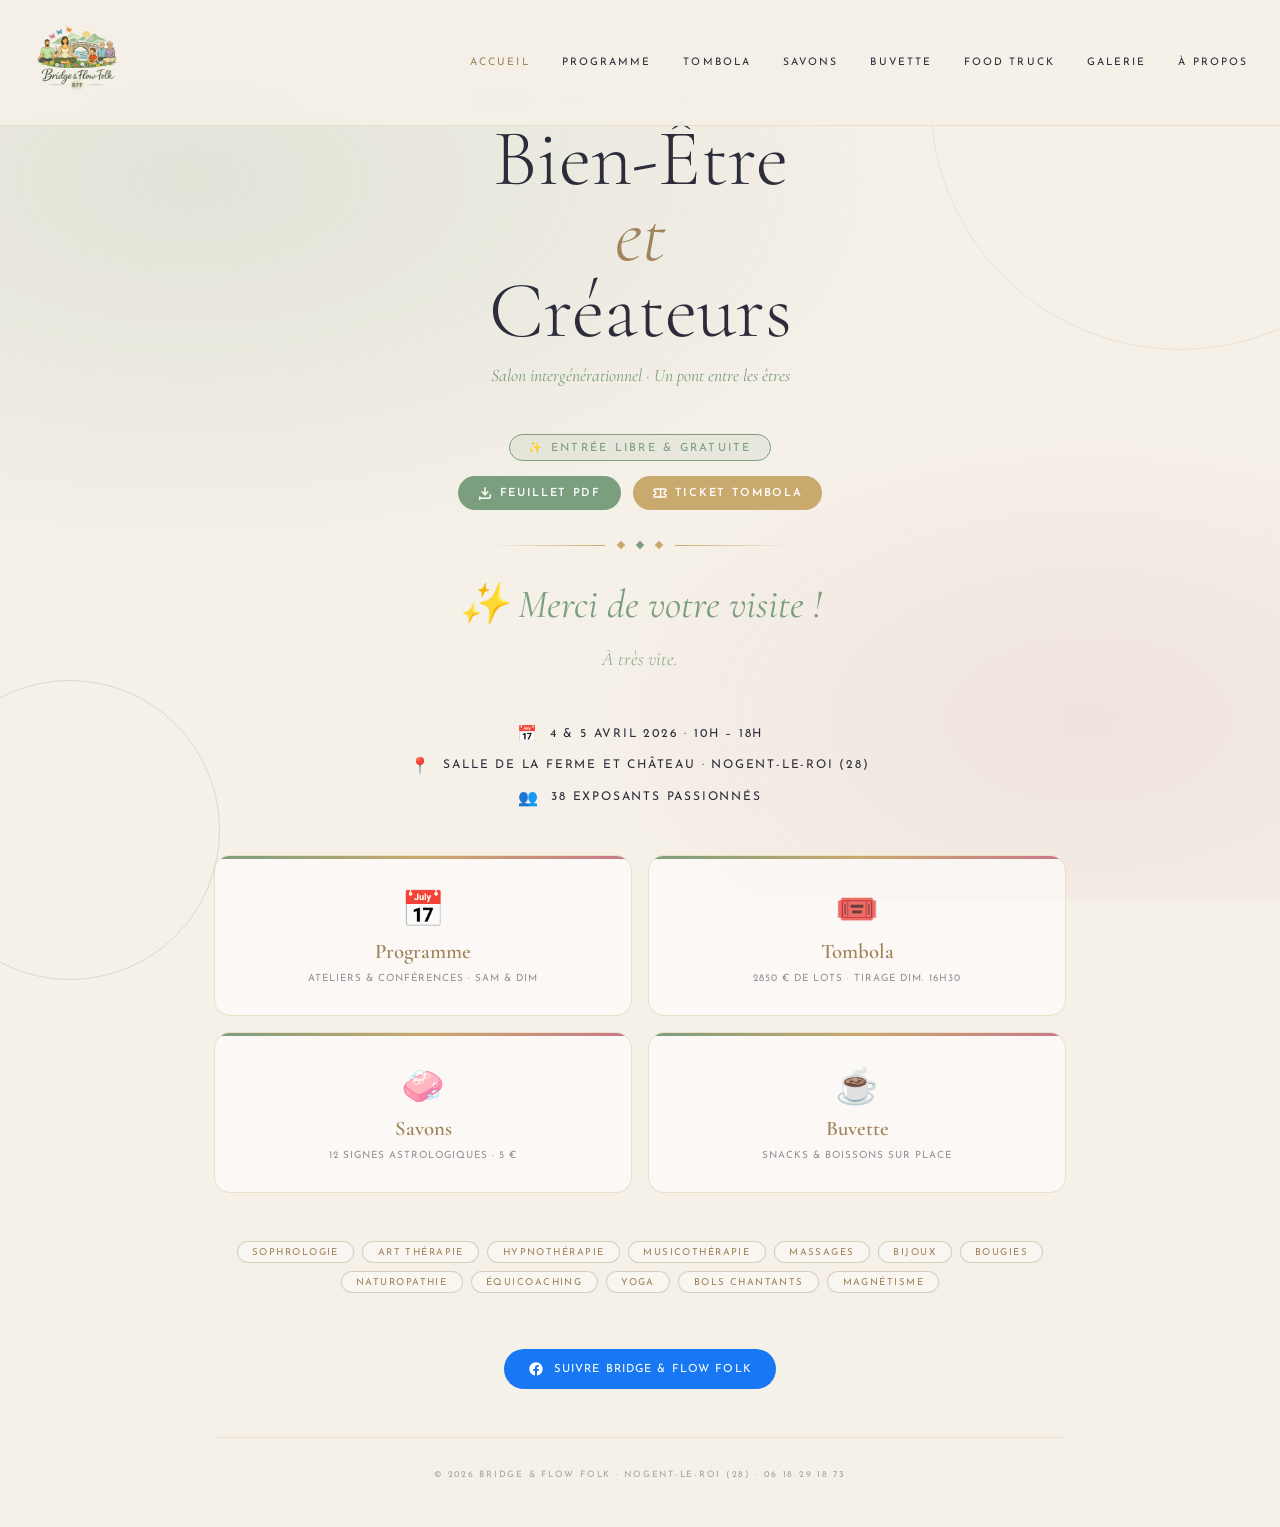
==== commit 54c70d0e: "Update index.html" ====
--- a/index.html
+++ b/index.html
@@ -259,6 +259,7 @@
       <a href="savon.html">Savons</a>
       <a href="buvette.html">Buvette</a>
 	  <a href="foodtruck.html">Food Truck</a>
+	  <a href="galerie.html">Galerie</a>
       <a href="apropos.html">À propos</a>
   </div>
     <button class="nav-burger" onclick="toggleMenu()">☰</button>
@@ -270,6 +271,7 @@
     <a href="savon.html" onclick="toggleMenu()">🧼 Savons</a>
     <a href="buvette.html" onclick="toggleMenu()">☕ Buvette</a>
     <a href="foodtruck.html" onclick="toggleMenu()">🚚 Food Truck</a>
+	<a href="galerie.html" onclick="toggleMenu()">📸 Galerie</a>
     <a href="apropos.html" onclick="toggleMenu()">🌿 À propos</a>
   </div>
 
@@ -421,7 +423,7 @@
       if (now >= DEBUT) {
         elLabel.style.display = "none";
         elMaps.style.display  = "inline-flex"; // bouton visible pendant l'événement
-        elTimer.innerHTML = '<p class="fini-msg">🌸 Le salon est ouvert !<br><span style="font-size:1.2rem;opacity:0.8">Nous vous attendons jusqu\'à 18h</span></p>';
+        elTimer.innerHTML = '<p class="fini-msg">🌸 Le salon est ouvert !<br><span style="font-size:1.2rem;opacity:0.8">Nous vous attendons de 10h à 18h</span></p>';
         clearInterval(intervalle);
         return;
       }
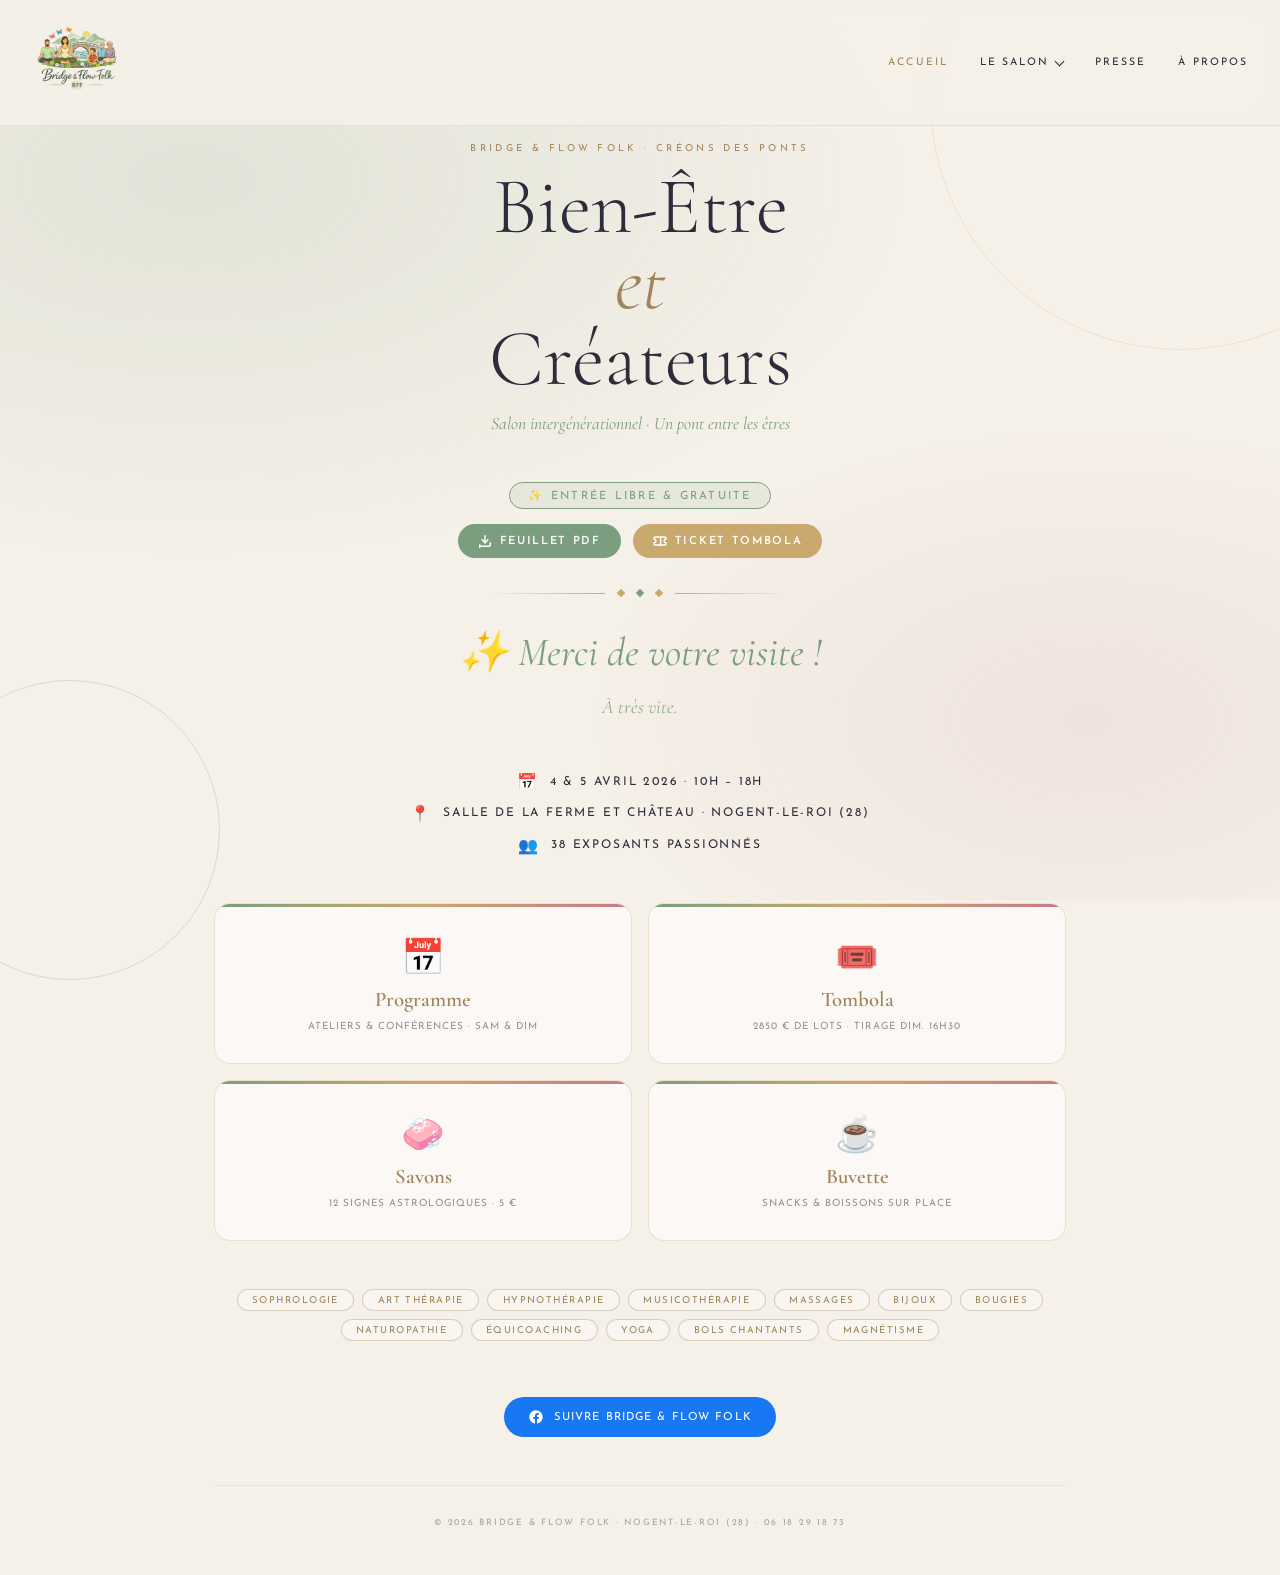
==== commit c366d9d9: "add presse menu" ====
--- a/index.html
+++ b/index.html
@@ -252,28 +252,46 @@
 			alt="Logo Bridge & Flow Folk" 
 			style="width:90px; height:90px; object-fit:contain; flex-shrink:0; margin-right:8px;"
 		  /></a>
+
+    <!-- Nav desktop -->
     <div class="nav-liens">
       <a href="index.html" class="actif">Accueil</a>
-      <a href="programme.html">Programme</a>
-      <a href="tombola.html">Tombola</a>
-      <a href="savon.html">Savons</a>
-      <a href="buvette.html">Buvette</a>
-	  <a href="foodtruck.html">Food Truck</a>
-	  <a href="galerie.html">Galerie</a>
+
+      <!-- Dropdown "Le Salon" -->
+      <div class="nav-groupe" id="groupe-salon">
+        <button class="nav-groupe-btn" id="btn-salon" aria-expanded="false" aria-haspopup="true">
+          Le Salon <span class="chevron" aria-hidden="true"></span>
+        </button>
+        <div class="nav-dropdown" id="dropdown-salon" role="menu">
+          <a href="programme.html" role="menuitem">Programme</a>
+          <a href="tombola.html" role="menuitem">Tombola</a>
+          <a href="buvette.html" role="menuitem">Buvette</a>
+          <a href="foodtruck.html" role="menuitem">Food truck</a>
+		  <a href="galerie.html" role="menuitem">Galerie</a>
+          <a href="savon.html" role="menuitem">Savons</a>
+        </div>
+      </div>
+
+      <a href="presse.html">Presse</a>
       <a href="apropos.html">À propos</a>
-  </div>
-    <button class="nav-burger" onclick="toggleMenu()">☰</button>
+    </div>
+
+    <!-- Burger mobile (même id que index.html) -->
+    <button class="nav-burger" onclick="toggleMenu()" aria-label="Ouvrir le menu">☰</button>
   </nav>
-  <div class="nav-mobile" id="navMobile">
-    <a href="index.html" onclick="toggleMenu()">🏠 Accueil</a>
-    <a href="programme.html" onclick="toggleMenu()">📅 Programme</a>
-    <a href="tombola.html" onclick="toggleMenu()">🎟️ Tombola</a>
-    <a href="savon.html" onclick="toggleMenu()">🧼 Savons</a>
-    <a href="buvette.html" onclick="toggleMenu()">☕ Buvette</a>
-    <a href="foodtruck.html" onclick="toggleMenu()">🚚 Food Truck</a>
-	<a href="galerie.html" onclick="toggleMenu()">📸 Galerie</a>
-    <a href="apropos.html" onclick="toggleMenu()">🌿 À propos</a>
-  </div>
+
+  <!-- Nav mobile dépliable -->
+  <nav class="nav-mobile" id="navMobile" aria-label="Menu mobile">
+    <a href="index.html" class="actif">🏠 Accueil</a>
+    <a href="programme.html">📅 Programme</a>
+    <a href="tombola.html">🎟 Tombola</a>
+    <a href="buvette.html">☕ Buvette</a>
+    <a href="foodtruck.html">🚚 Food truck</a>
+    <a href="savon.html">🧼 Savons</a>
+	<a href="galerie.html">📸 Galerie</a>
+    <a href="presse.html">📰 Presse</a>
+    <a href="apropos.html">🌿 À propos</a>
+  </nav>
 
   <main>
 
@@ -460,6 +478,49 @@
     }
     document.body.appendChild(fragment); // insertion atomique unique
   </script>
+  <!-- ── DROPDOWN "Le Salon" ── -->
+  <script>
+    const btnSalon    = document.getElementById("btn-salon");
+    const ddSalon     = document.getElementById("dropdown-salon");
+
+    btnSalon.addEventListener("click", function(e) {
+      e.stopPropagation();
+      const ouvert = ddSalon.classList.toggle("ouvert");
+      btnSalon.classList.toggle("ouvert", ouvert);
+      btnSalon.setAttribute("aria-expanded", ouvert);
+    });
+
+    // Fermeture au clic extérieur
+    document.addEventListener("click", function() {
+      ddSalon.classList.remove("ouvert");
+      btnSalon.classList.remove("ouvert");
+      btnSalon.setAttribute("aria-expanded", "false");
+    });
+
+    // Fermeture à Escape
+    document.addEventListener("keydown", function(e) {
+      if (e.key === "Escape") {
+        ddSalon.classList.remove("ouvert");
+        btnSalon.classList.remove("ouvert");
+        btnSalon.setAttribute("aria-expanded", "false");
+        btnSalon.focus();
+      }
+    });
+  </script>
+
+  <!-- ── ANIMATIONS AU SCROLL ── -->
+  <script>
+    const observer = new IntersectionObserver(
+      (entries) => entries.forEach(entry => {
+        if (entry.isIntersecting) {
+          entry.target.style.animation = "glisser-haut 0.7s ease forwards";
+          observer.unobserve(entry.target);
+        }
+      }),
+      { threshold: 0.08 }
+    );
+    document.querySelectorAll(".anime").forEach(el => observer.observe(el));
+  </script>
 
 </body>
 </html>
--- a/commun.css
+++ b/commun.css
@@ -64,14 +64,22 @@
 }
 
 .nav-mobile {
-  display:none; flex-direction:column;
-  position:fixed; top:56px; left:0; right:0; z-index:99;
-  background:rgba(245,240,232,0.97);
-  backdrop-filter:blur(12px);
-  border-bottom:1px solid rgba(201,169,110,0.2);
-  padding:1rem 2rem;
-  gap:1rem;
-}
+  display: none; 
+  flex-direction: column;
+  position: fixed; 
+  /* Correction : on descend le menu sous le logo (90px + padding) */
+  top: 108px; 
+  left: 0; 
+  right: 0; 
+  bottom: 0; /* Pour qu'il prenne toute la hauteur restante */
+  z-index: 99;
+  background: rgba(245,240,232,0.97);
+  backdrop-filter: blur(12px);
+  padding: 1rem 2rem 2rem;
+  gap: 0.5rem;
+  overflow-y: auto; /* Permet de scroller DANS le menu si la liste est longue */
+}
+
 .nav-mobile.ouvert { display:flex; }
 .nav-mobile a {
   font-size:0.75rem; letter-spacing:0.15em;
@@ -82,13 +90,17 @@
 
 @media(max-width:640px) {
   .nav-liens { display:none; }
-  .nav-burger { display:block; }
+  .nav-burger { 
+    display:block; 
+    padding: 10px; /* Zone de clic plus large */
+    z-index: 101; /* Pour être sûr qu'il reste au-dessus */
+  }
 }
 
 /* ── CONTENU ── */
 main {
   position:relative; z-index:1;
-  padding: 6rem 1.5rem 3rem;
+  padding: 9rem 1.5rem 3rem;
   max-width:900px; margin:0 auto;
 }
 
@@ -233,3 +245,71 @@
 }
 
 .anime { opacity:0; animation:glisser-haut 0.7s ease forwards; }
+
+/* ── NAV DROPDOWN ── */
+.nav-groupe { position: relative; }
+
+.nav-groupe-btn {
+  font-size: 0.65rem;
+  letter-spacing: 0.2em;
+  text-transform: uppercase;
+  color: var(--nuit);
+  background: none;
+  border: none;
+  cursor: pointer;
+  display: flex;
+  align-items: center;
+  gap: 0.4rem;
+  font-family: 'Josefin Sans', sans-serif;
+  padding: 0;
+  transition: color 0.2s;
+  white-space: nowrap;
+}
+.nav-groupe-btn:hover { color: var(--terre); }
+
+.nav-groupe-btn .chevron {
+  width: 7px; height: 7px;
+  border-right: 1px solid currentColor;
+  border-bottom: 1px solid currentColor;
+  transform: rotate(45deg);
+  transition: transform 0.2s;
+  margin-top: -2px;
+  display: inline-block;
+}
+.nav-groupe-btn.ouvert .chevron {
+  transform: rotate(-135deg);
+  margin-top: 2px;
+}
+
+.nav-dropdown {
+  display: none;
+  position: absolute;
+  top: calc(100% + 12px);
+  left: 50%;
+  transform: translateX(-50%);
+  background: rgba(245,240,232,0.98);
+  backdrop-filter: blur(12px);
+  border: 1px solid rgba(201,169,110,0.25);
+  border-radius: 10px;
+  padding: 0.75rem 0;
+  min-width: 160px;
+  box-shadow: 0 8px 24px rgba(44,44,58,0.08);
+  z-index: 200;
+}
+.nav-dropdown.ouvert { display: block; }
+
+.nav-dropdown a {
+  display: block;
+  padding: 0.5rem 1.2rem;
+  font-size: 0.65rem;
+  letter-spacing: 0.18em;
+  text-transform: uppercase;
+  color: var(--nuit);
+  text-decoration: none;
+  transition: background 0.15s, color 0.15s;
+  white-space: nowrap;
+}
+.nav-dropdown a:hover {
+  background: rgba(201,169,110,0.1);
+  color: var(--terre);
+}
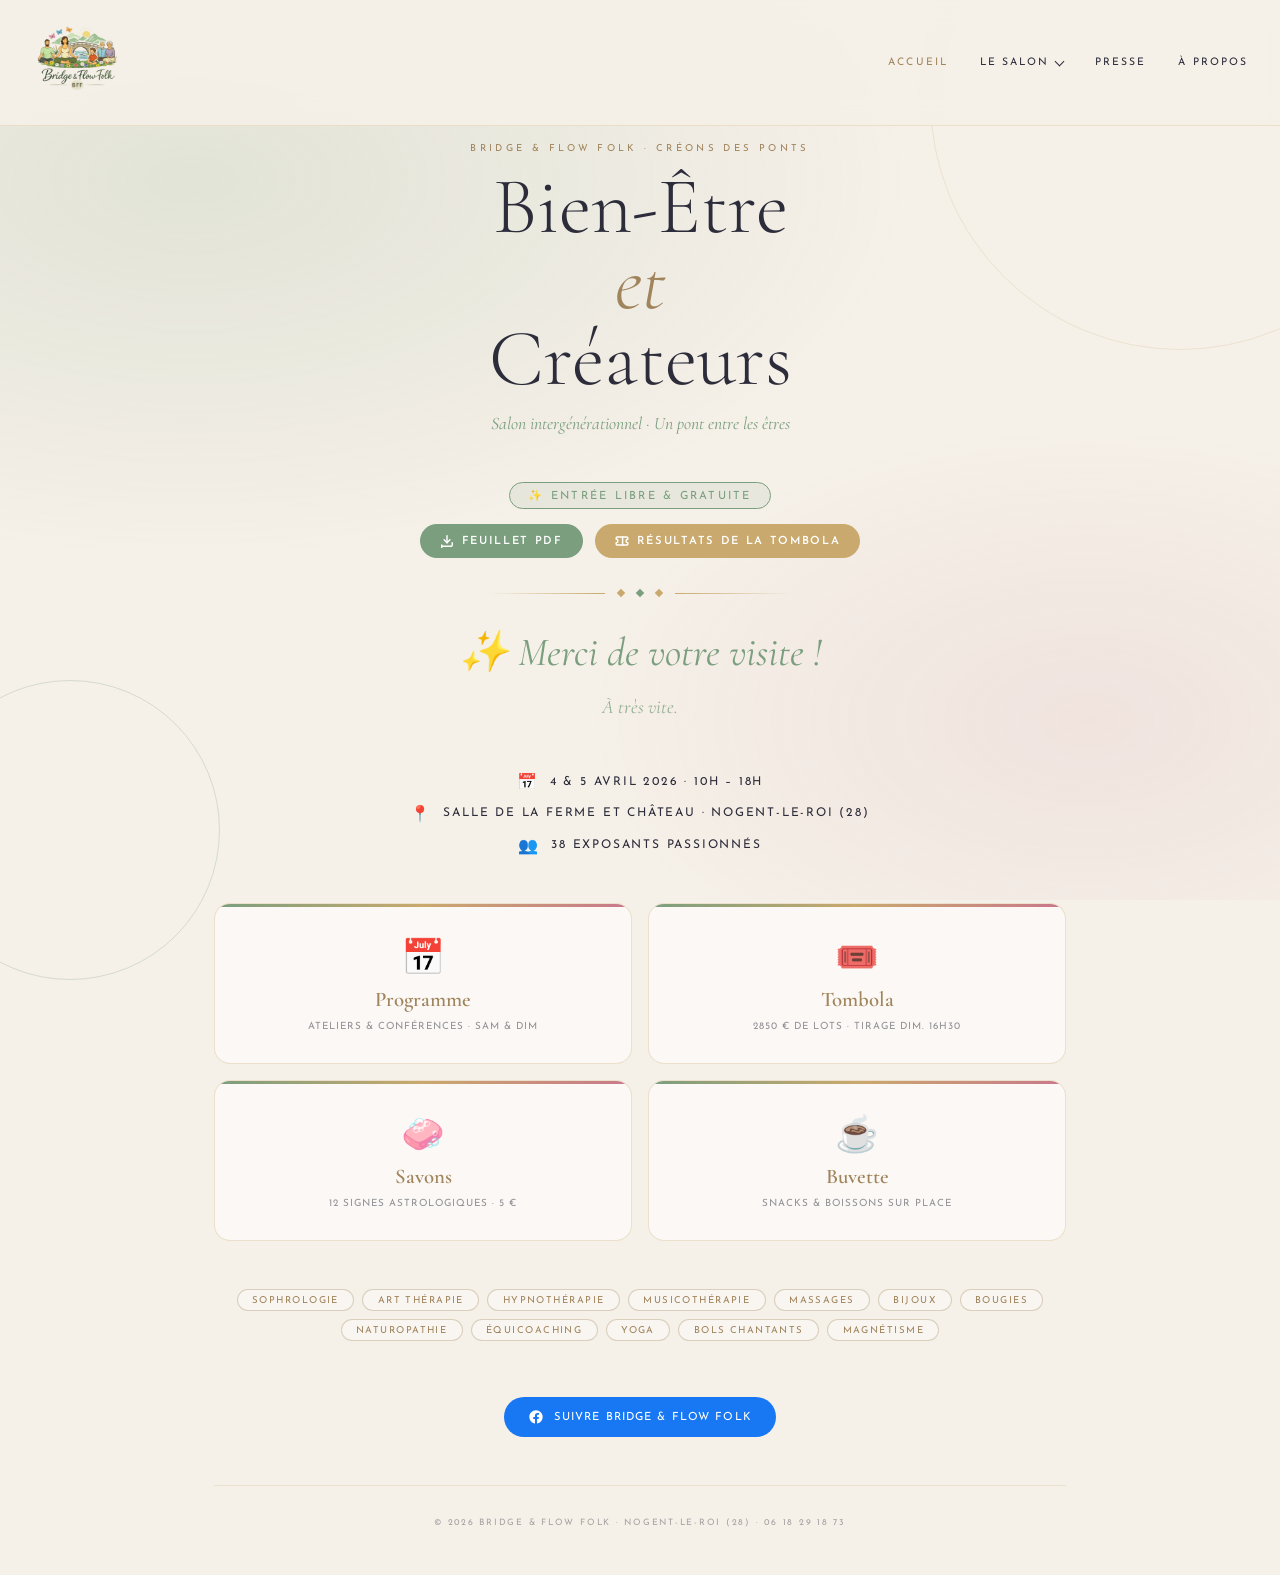
==== commit af8e7d2b: "lien resultats" ====
--- a/index.html
+++ b/index.html
@@ -317,10 +317,13 @@
 		  </span>
 		</a>
 
-		<a href="https://www.helloasso.com/associations/bridge-and-flow-folk/evenements/tombola" target="_blank" rel="noopener" style="text-decoration: none;">
+		<a href="resultats.html" style="text-decoration: none;">
 		  <span style="display: inline-flex; align-items: center; gap: 8px; background: var(--or); color: white; font-size: 0.7rem; letter-spacing: 0.15em; text-transform: uppercase; padding: 10px 20px; border-radius: 100px; font-weight: 600; transition: opacity 0.3s;" onmouseover="this.style.opacity='0.8'" onmouseout="this.style.opacity='1'">
-			<svg width="14" height="14" viewBox="0 0 24 24" fill="none" stroke="currentColor" stroke-width="2.5" stroke-linecap="round" stroke-linejoin="round"><path d="M2 9a3 3 0 0 1 0 6v2a2 2 0 0 0 2 2h16a2 2 0 0 0 2-2v-2a3 3 0 0 1 0-6V7a2 2 0 0 0-2-2H4a2 2 0 0 0-2 2Z"></path><line x1="13" y1="5" x2="13" y2="19"></line></svg>
-			Ticket Tombola
+		    <svg width="14" height="14" viewBox="0 0 24 24" fill="none" stroke="currentColor" stroke-width="2.5" stroke-linecap="round" stroke-linejoin="round">
+		      <path d="M2 9a3 3 0 0 1 0 6v2a2 2 0 0 0 2 2h16a2 2 0 0 0 2-2v-2a3 3 0 0 1 0-6V7a2 2 0 0 0-2-2H4a2 2 0 0 0-2 2Z"></path>
+		      <line x1="13" y1="5" x2="13" y2="19"></line>
+		    </svg>
+		    Résultats de la Tombola
 		  </span>
 		</a>
 
